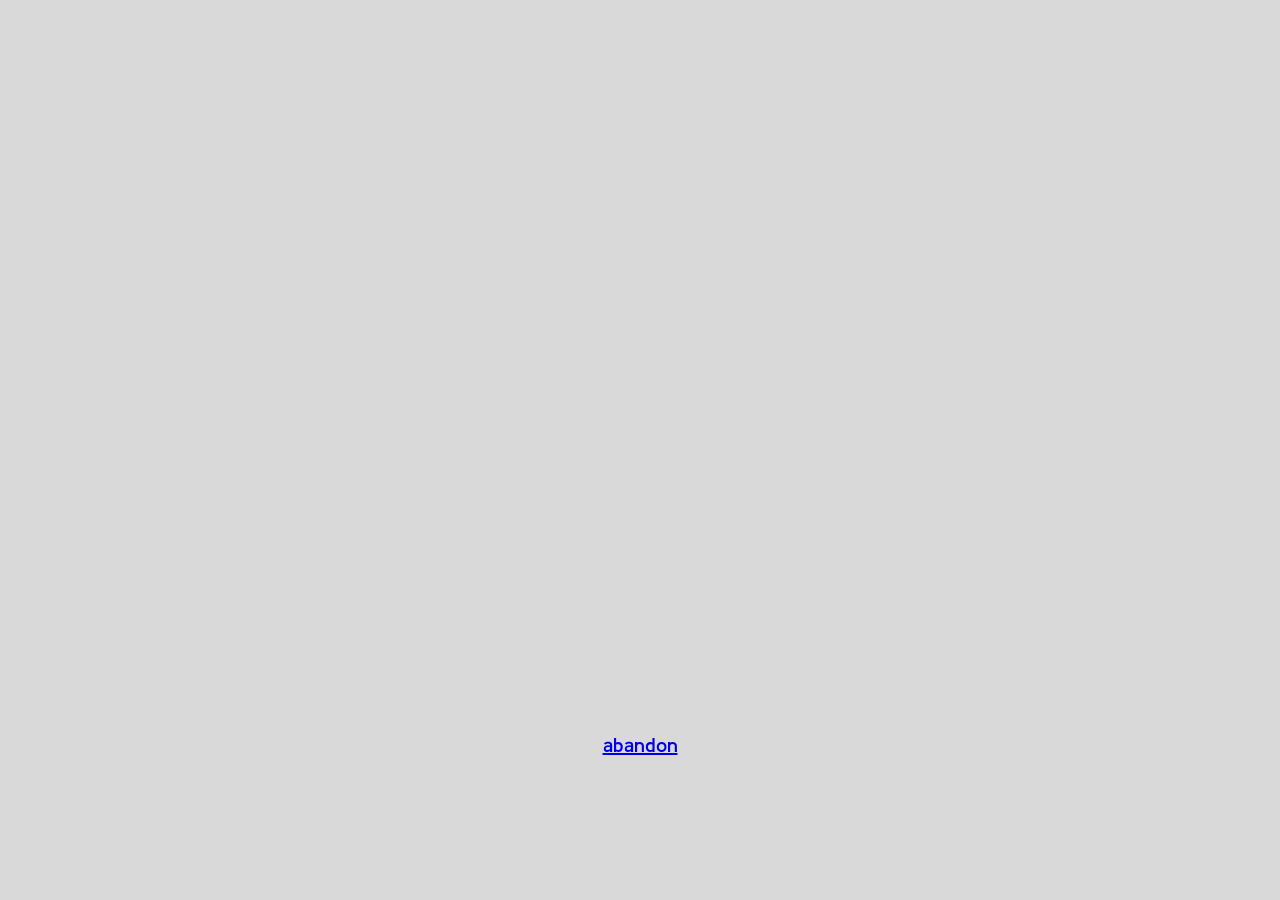
==== 1-fallenfruit.html @ a6024b95 "updated" ====
<!DOCTYPE html>
<html lang="en">

  <head>
    <meta charset="utf-8" />
    <meta name="viewport" content="width=device-width, initial-scale=1.0" />

    <title>"ON BEGINNINGS"</title>
    <meta name="description" content="Your description goes here">
    <meta name="author" content="Chetsuda Chalermwat">
    <link rel="stylesheet" type="text/css" href="./reset.css" />
    <link rel="stylesheet" type="text/css" href="./page1.css" />
    
<link href="https://fonts.googleapis.com/css2?family=Kulim+Park:ital,wght@0,200;0,300;0,400;0,600;0,700;1,200;1,300;1,400;1,600;1,700&display=swap" rel="stylesheet">
<link href="https://fonts.googleapis.com/css2?family=Spline+Sans:wght@300;400;500;600;700&display=swap" rel="stylesheet">

    <!-- Link to your favicon -->
    <link rel="shortcut icon" type="image/png" href="./favicon.png" />
    <!-- Link to your favicon -->

  </head>
  
<body>

    <div class="scroll-container">
    <div class="scroll-life">⬤ In life, the number of beginnings is exactly equal to the number of endings: no one has yet to begin a life who will not end it. ⬤
       </div>
    </div>

    <div class="scroll-container">
    <div class="scroll-poetry">
            ⬤ In poetry, the number of beginnings so far exceeds the number of endings ⬤ that we cannot even conceive of it. ⬤ Not every poem is finished—one poem is ⬤ abandoned, another ⬤ catches fire and is ⬤ carried away by the wind, ⬤ which may be an ending, but it is the ending of ⬤ a poem without an end.
      </div>
    </div>

    <div class="scroll-container">
    <div class="scroll-paul">
            ⬤ Paul Valéry, the French poet and thinker, once said that ⬤ no poem is ever ended, that every ⬤ poem is merely ⬤ abandoned. ⬤ This saying is also attributed to Stéphane Mallarmé, for where quotations ⬤ begin is in a cloud.
      </div>
    </div>

    <div class="scroll-container">
        <div class="scroll-paul--last">
            ⬤ Paul Valéry also described his perception of ⬤ first lines so vividly, and to my mind so accurately, ⬤ that i have never forgotten it: ⬤ the opening line of ⬤ a poem, he said, is like finding ⬤ a fruit on the ground, a piece of ⬤ fallen fruit you have never seen before, and the poet’s task is to ⬤ create the tree from which such ⬤ a fruit would fall.
          </div>
        </div>

    <div class="button-container">
      <div class="button"><a href="home.html">abandon</a></div>
    </div>

</body>

</html>
---- page1.css ----
html {
  margin: 0;
  background: #D9D9D9;
}

.scroll-container {
        border: 0px solid transparent;
        border-radius: 10px;
        overflow: hidden;
        height: 180px;
}

.scroll-life, .scroll-poetry, .scroll-paul, .scroll-paul--last {
    overflow: hidden;
    color: #404040;
    font-family: "Spline Sans";
    font-size: 80px;
    font-style: normal;
    font-weight: 700;
    line-height: normal;
    text-transform: uppercase;
    text-align: left;
  }

.scroll-poetry, .scroll-paul--last { 
    text-align: right;
}
  
.scroll-life, .scroll-poetry, .scroll-paul, .scroll-paul--last {
 /* animation properties */
 -moz-transform: translateY(100%);
 -webkit-transform: translateY(100%);
 transform: translateY(100%);
 
 -moz-animation: my-animation 10s linear infinite;
 -webkit-animation: my-animation 10s linear infinite;
 animation: my-animation 10s linear infinite;
  }
  
  /* for Firefox */
  @-moz-keyframes my-animation {
    from { -moz-transform: translateY(100%); }
    to { -moz-transform: translateY(-100%); }
  }
  
  /* for Chrome */
  @-webkit-keyframes my-animation {
    from { -webkit-transform: translateY(100%); }
    to { -webkit-transform: translateY(-100%); }
  }
  
  @keyframes my-animation {
    from {
      -moz-transform: translateY(100%);
      -webkit-transform: translateY(100%);
      transform: translateY(100%);
    }
    to {
      -moz-transform: translateY(-100%);
      -webkit-transform: translateY(-100%);
      transform: translateY(-100%);
    }
  }

  .button-container {
    width: 100%;
    height: 50px;
    padding-top: 10px;
  }

  .button {
    font-family: 'Kulim Park', sans-serif;
    font-size: 20px;
    font-style: normal;
    font-weight: 600;
    line-height: 30px;
    display: grid;
    text-align: center;
  }
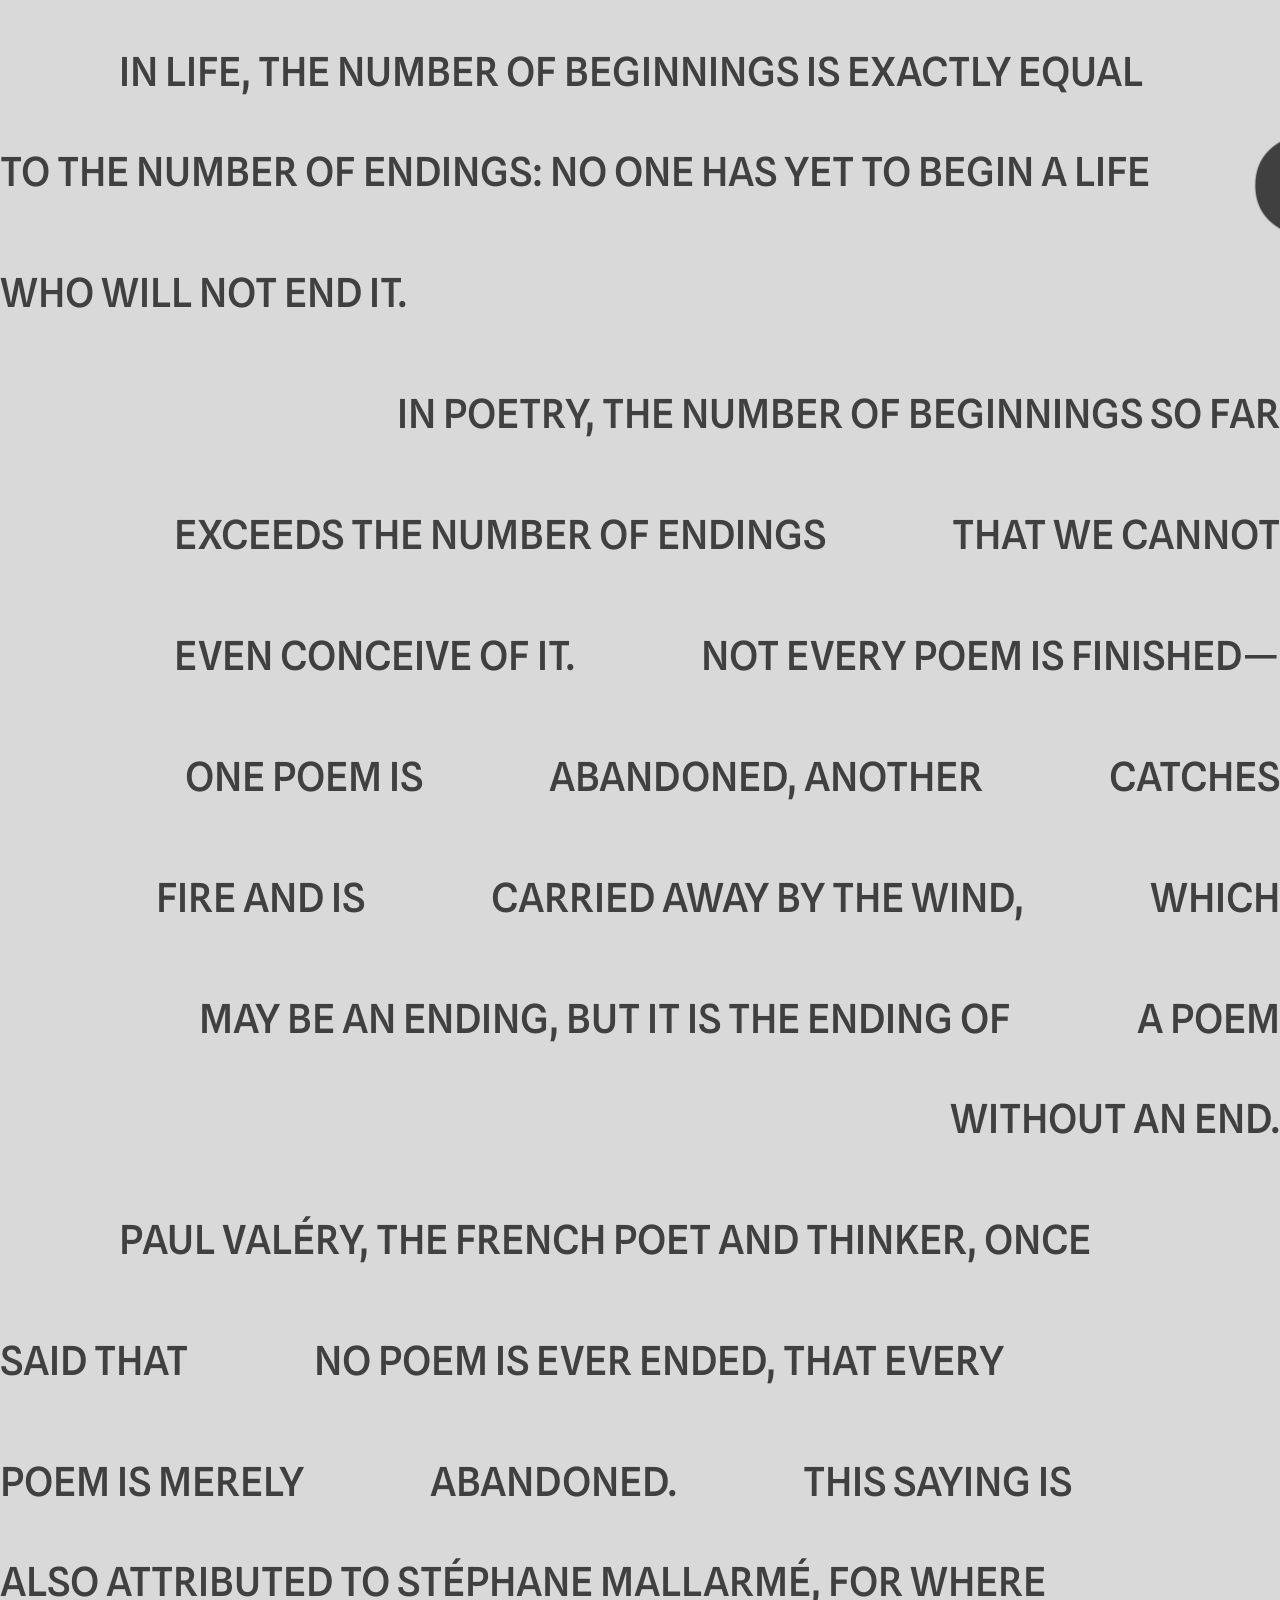
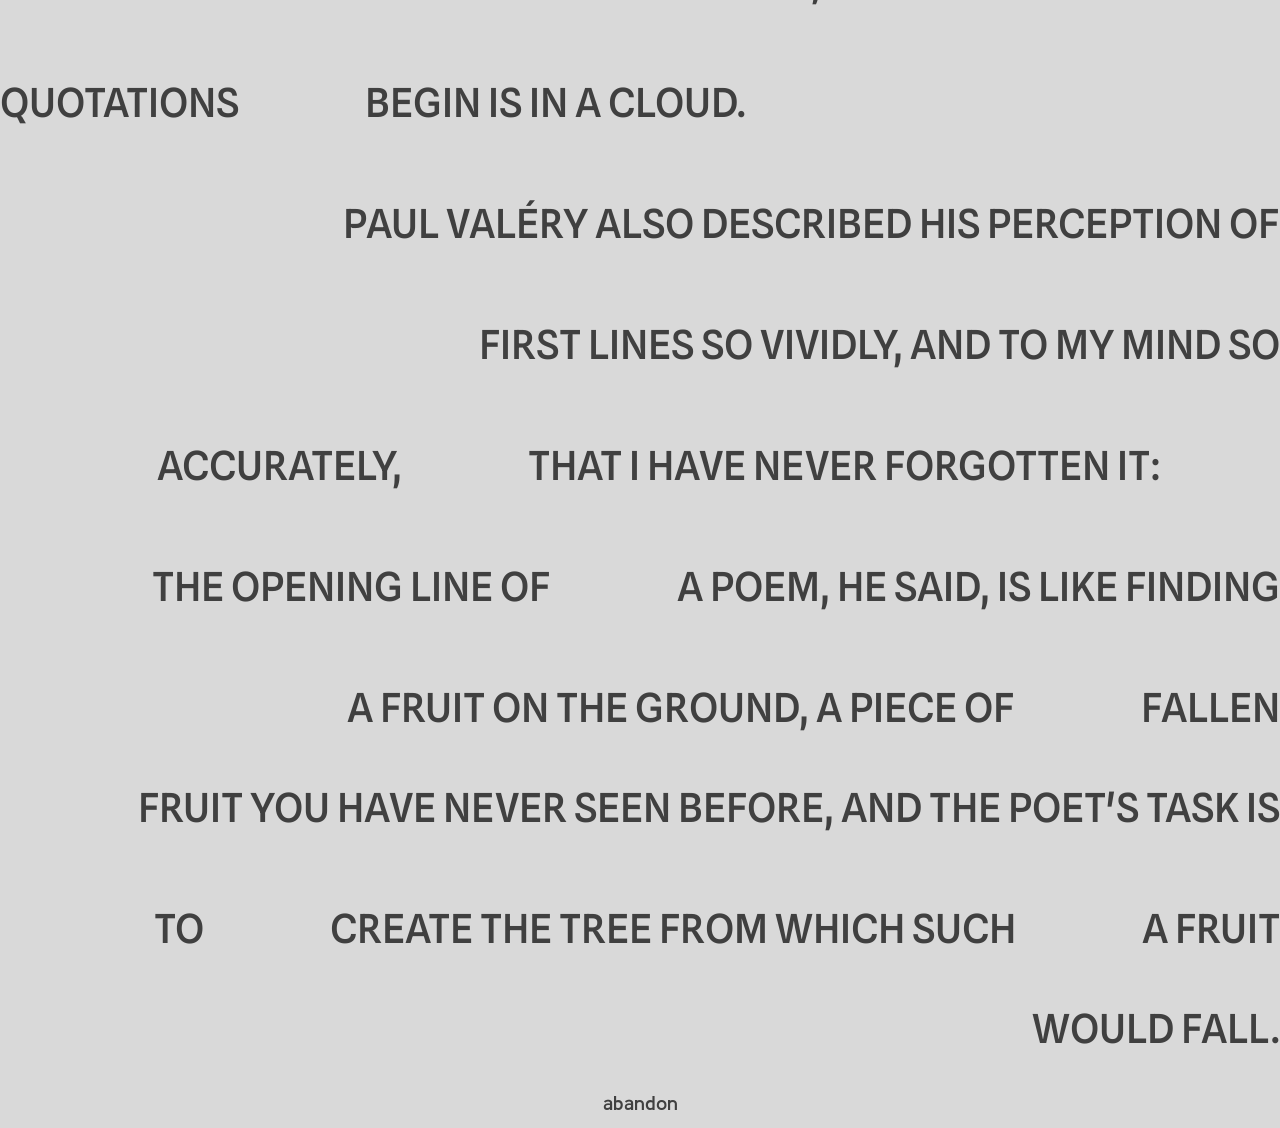
==== commit 291c7304: "-" ====
--- a/1-fallenfruit.html
+++ b/1-fallenfruit.html
@@ -22,26 +22,45 @@
   
 <body>
 
-    <div class="scroll-container">
-    <div class="scroll-life">⬤ In life, the number of beginnings is exactly equal to the number of endings: no one has yet to begin a life who will not end it. ⬤
+  <marquee class="fruit" 
+  direction="down"
+  width="1480"
+  height="800"
+  behavior="alternate"
+  style="border:solid transparent;">
+  <marquee behavior="alternate">⬤</marquee>
+</marquee>
+
+<div class="ontainer">
+
+    <div class="content-container">
+    <div class="content-life"><span class="hover">⬤</span> In life, the number of beginnings is exactly equal to the number of endings: no one has yet to begin a life who will not end it. <span class="hover">⬤</span>
        </div>
     </div>
 
-    <div class="scroll-container">
-    <div class="scroll-poetry">
-            ⬤ In poetry, the number of beginnings so far exceeds the number of endings ⬤ that we cannot even conceive of it. ⬤ Not every poem is finished—one poem is ⬤ abandoned, another ⬤ catches fire and is ⬤ carried away by the wind, ⬤ which may be an ending, but it is the ending of ⬤ a poem without an end.
+    <div class="content-container">
+    <div class="content-poetry">
+      <span class="hover">⬤</span>  In poetry, the number of beginnings so far exceeds the number of endings <span class="hover">⬤</span>  
+      that we cannot even conceive of it. <span class="hover">⬤</span>  Not every poem is finished—one poem is <span class="hover">⬤</span> abandoned, 
+      another <span class="hover">⬤</span> catches fire and is <span class="hover">⬤</span> carried away by the wind, <span class="hover">⬤</span> which may be an ending, 
+      but it is the ending of <span class="hover">⬤</span> a poem without an end.
       </div>
     </div>
 
-    <div class="scroll-container">
-    <div class="scroll-paul">
-            ⬤ Paul Valéry, the French poet and thinker, once said that ⬤ no poem is ever ended, that every ⬤ poem is merely ⬤ abandoned. ⬤ This saying is also attributed to Stéphane Mallarmé, for where quotations ⬤ begin is in a cloud.
+    <div class="content-container">
+    <div class="content-paul">
+      <span class="hover">⬤</span> Paul Valéry, the French poet and thinker, 
+      once said that <span class="hover">⬤</span> no poem is ever ended, that every <span class="hover">⬤</span> poem is merely <span class="hover">⬤</span> abandoned. 
+      <span class="hover">⬤</span>  This saying is also attributed to Stéphane Mallarmé, for where quotations <span class="hover">⬤</span>  begin is in a cloud.
       </div>
     </div>
 
-    <div class="scroll-container">
-        <div class="scroll-paul--last">
-            ⬤ Paul Valéry also described his perception of ⬤ first lines so vividly, and to my mind so accurately, ⬤ that i have never forgotten it: ⬤ the opening line of ⬤ a poem, he said, is like finding ⬤ a fruit on the ground, a piece of ⬤ fallen fruit you have never seen before, and the poet’s task is to ⬤ create the tree from which such ⬤ a fruit would fall.
+    <div class="content-container">
+        <div class="content-paul--last">
+          <span class="hover">⬤</span> Paul Valéry also described his perception of <span class="hover">⬤</span> first lines so vividly, and to my mind so accurately, 
+          <span class="hover">⬤</span> that i have never forgotten it: <span class="hover">⬤</span> the opening line of <span class="hover">⬤</span> a poem, 
+          he said, is like finding <span class="hover">⬤</span> a fruit on the ground, a piece of <span class="hover">⬤</span> fallen fruit you have never seen before, 
+          and the poet's task is to <span class="hover">⬤</span> create the tree from which such <span class="hover">⬤</span> a fruit would fall.
           </div>
         </div>
 
@@ -49,6 +68,8 @@
       <div class="button"><a href="home.html">abandon</a></div>
     </div>
 
+  </div>
+
 </body>
 
 </html>
--- a/page1.css
+++ b/page1.css
@@ -1,66 +1,50 @@
 html {
   margin: 0;
-  background: #D9D9D9;
+  background: #D9D9D9; 
 }
 
-.scroll-container {
-        border: 0px solid transparent;
-        border-radius: 10px;
-        overflow: hidden;
-        height: 180px;
+marquee {
+  position: fixed;
+  object-fit: cover;
+  z-index: -12;
+  font-size: 100px;
+  color: #404040;
 }
 
-.scroll-life, .scroll-poetry, .scroll-paul, .scroll-paul--last {
+.container {
+  justify-items:center;
+  flex-wrap: wrap;
+  display: flex; 
+  width: 50vw; 
+  align-items: center;
+  padding: 10px;
+}
+
+.content-container {
+    display: inline;
+    align-items: center;
+}
+
+.content-life, .content-poetry, .content-paul, .content-paul--last {
     overflow: hidden;
     color: #404040;
     font-family: "Spline Sans";
-    font-size: 80px;
+    font-size: 40px;
     font-style: normal;
-    font-weight: 700;
-    line-height: normal;
+    font-weight: 500;
+    line-height: 100px;
     text-transform: uppercase;
     text-align: left;
   }
 
-.scroll-poetry, .scroll-paul--last { 
+.content-poetry, .content-paul--last { 
     text-align: right;
+    padding-left: 10vw;
 }
-  
-.scroll-life, .scroll-poetry, .scroll-paul, .scroll-paul--last {
- /* animation properties */
- -moz-transform: translateY(100%);
- -webkit-transform: translateY(100%);
- transform: translateY(100%);
- 
- -moz-animation: my-animation 10s linear infinite;
- -webkit-animation: my-animation 10s linear infinite;
- animation: my-animation 10s linear infinite;
-  }
-  
-  /* for Firefox */
-  @-moz-keyframes my-animation {
-    from { -moz-transform: translateY(100%); }
-    to { -moz-transform: translateY(-100%); }
-  }
-  
-  /* for Chrome */
-  @-webkit-keyframes my-animation {
-    from { -webkit-transform: translateY(100%); }
-    to { -webkit-transform: translateY(-100%); }
-  }
-  
-  @keyframes my-animation {
-    from {
-      -moz-transform: translateY(100%);
-      -webkit-transform: translateY(100%);
-      transform: translateY(100%);
-    }
-    to {
-      -moz-transform: translateY(-100%);
-      -webkit-transform: translateY(-100%);
-      transform: translateY(-100%);
-    }
-  }
+
+.content-life, .content-paul {
+    padding-right: 10vw;
+}
 
   .button-container {
     width: 100%;
@@ -76,4 +60,29 @@
     line-height: 30px;
     display: grid;
     text-align: center;
+  }
+
+  a {
+    color:#404040;
+    text-decoration: none;
+  }
+  
+  a:visited {color:#404040; text-decoration: none;}
+  
+  
+  a:hover {
+    text-decoration: underline 3px solid #404040;
+    
+  }
+
+  span {
+    font-size: 100px;
+  }
+
+  .hover {
+    color: transparent;
+  }
+
+  .hover:hover {
+    color: #404040;
   }
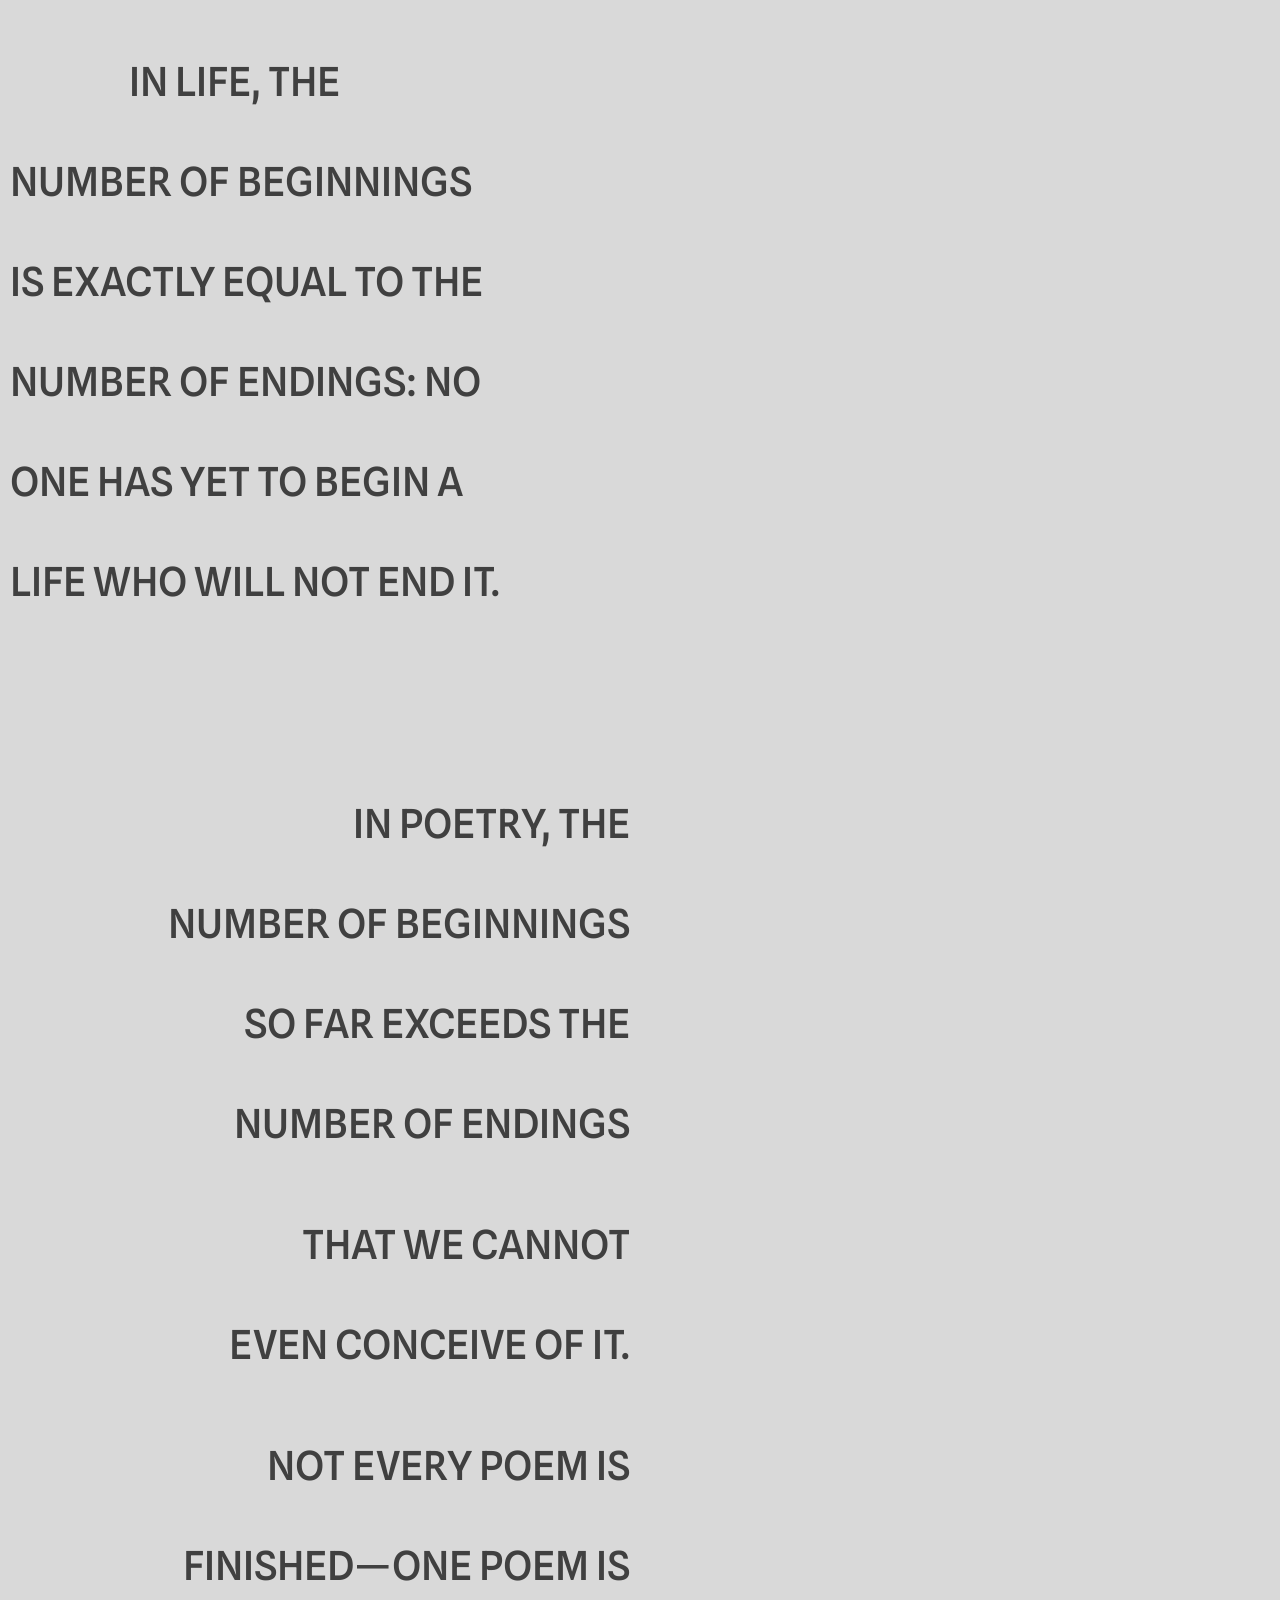
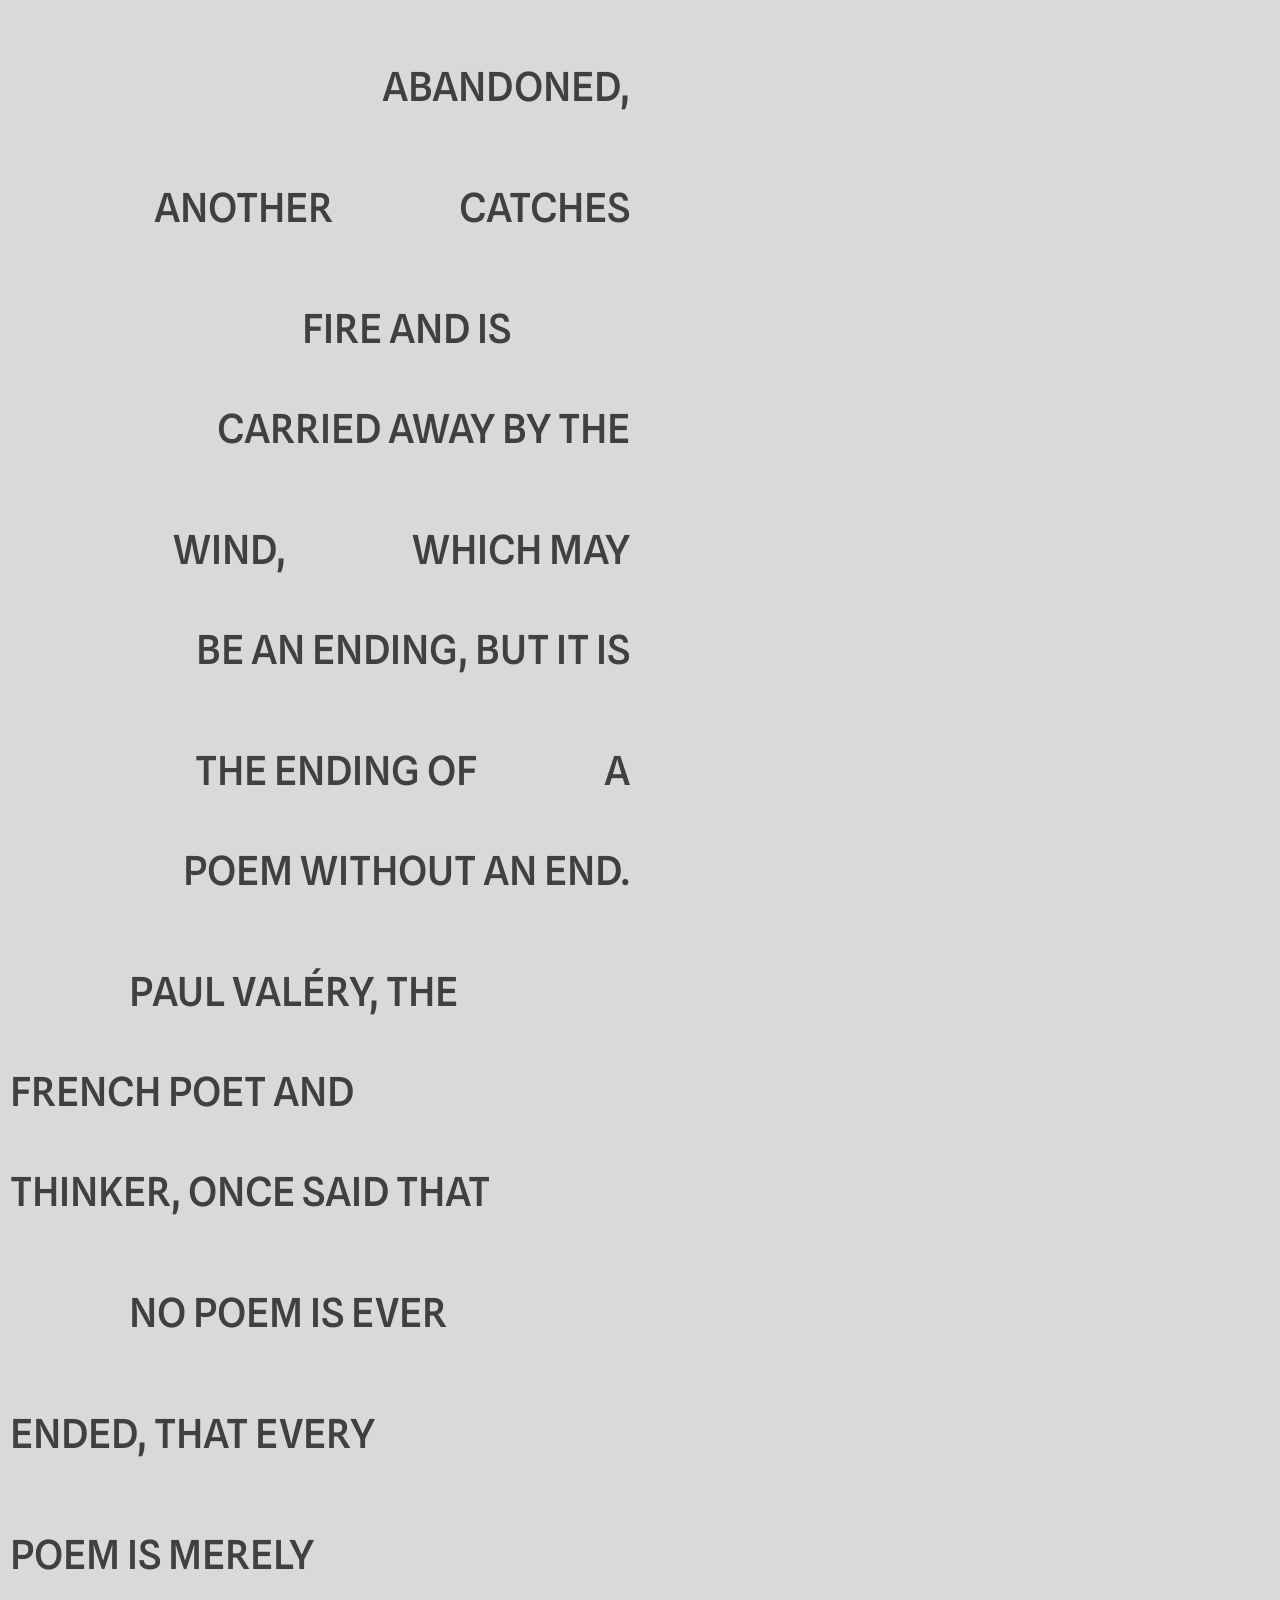
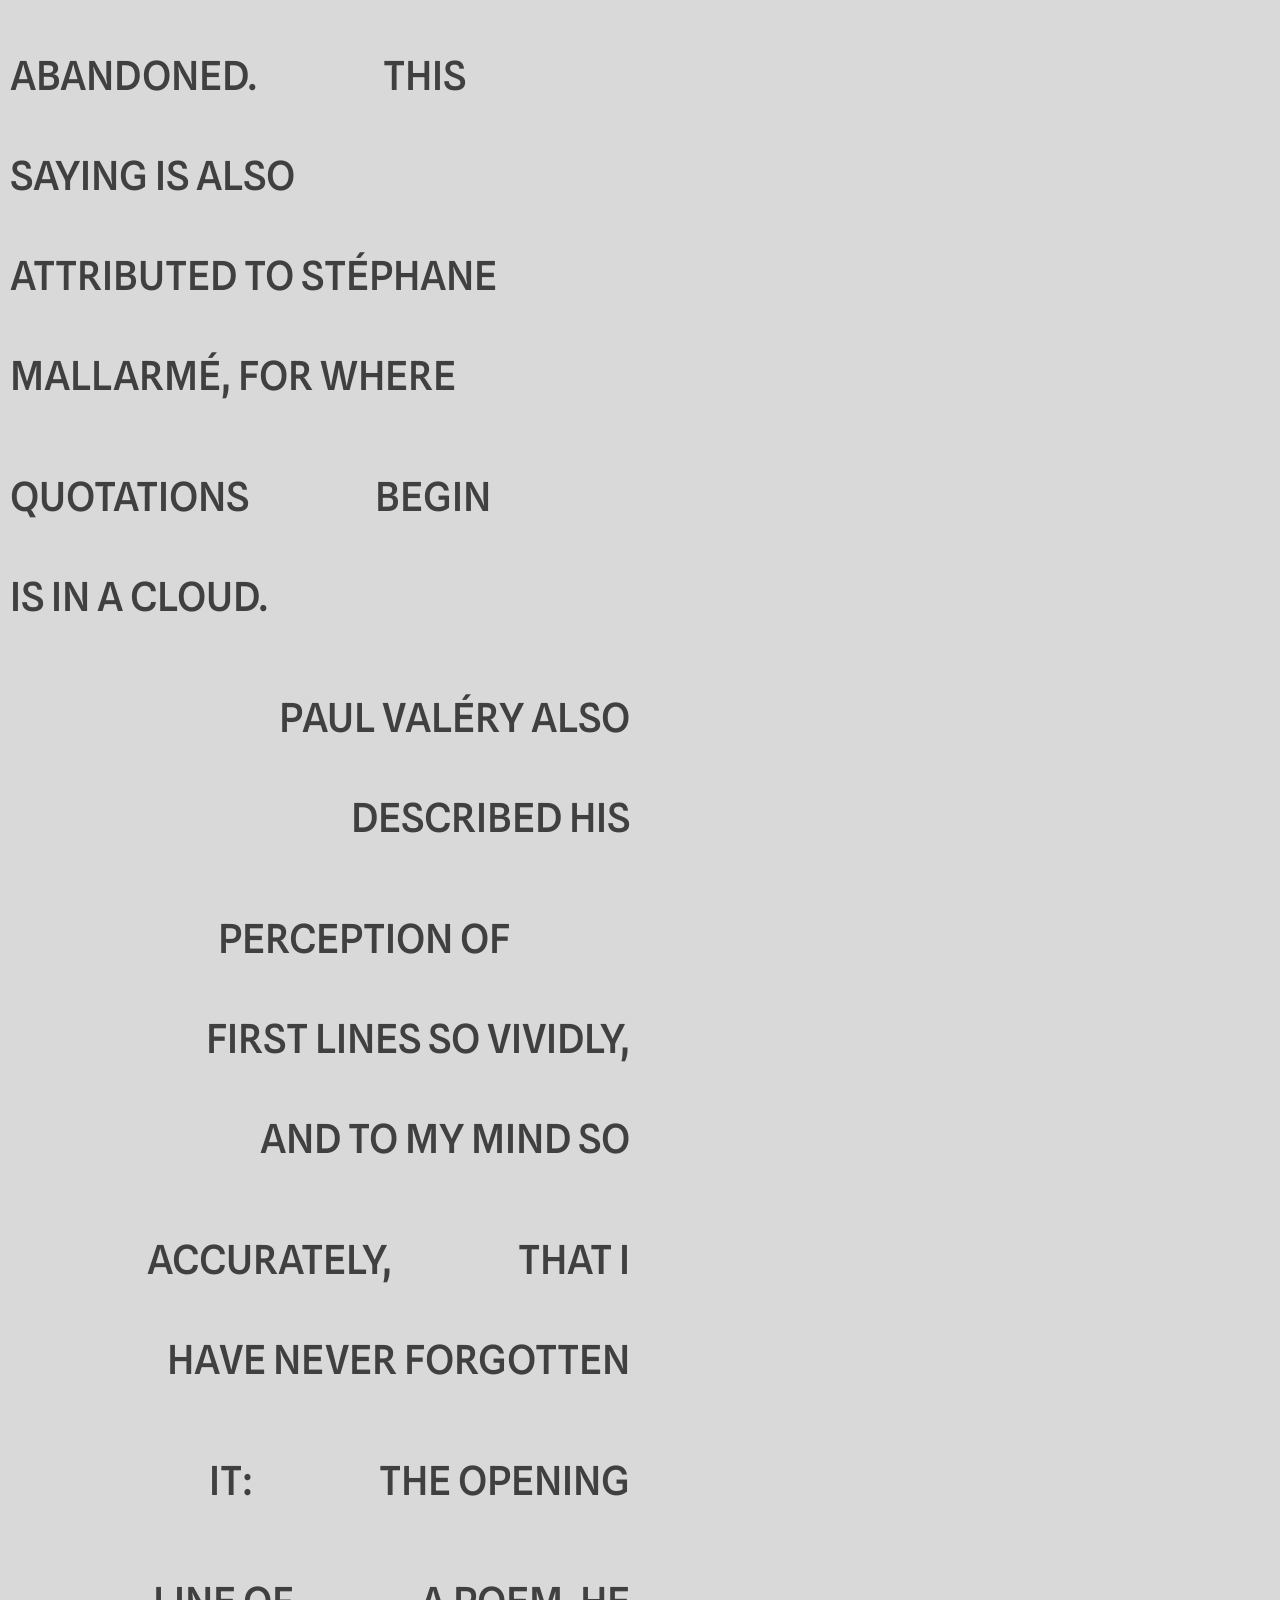
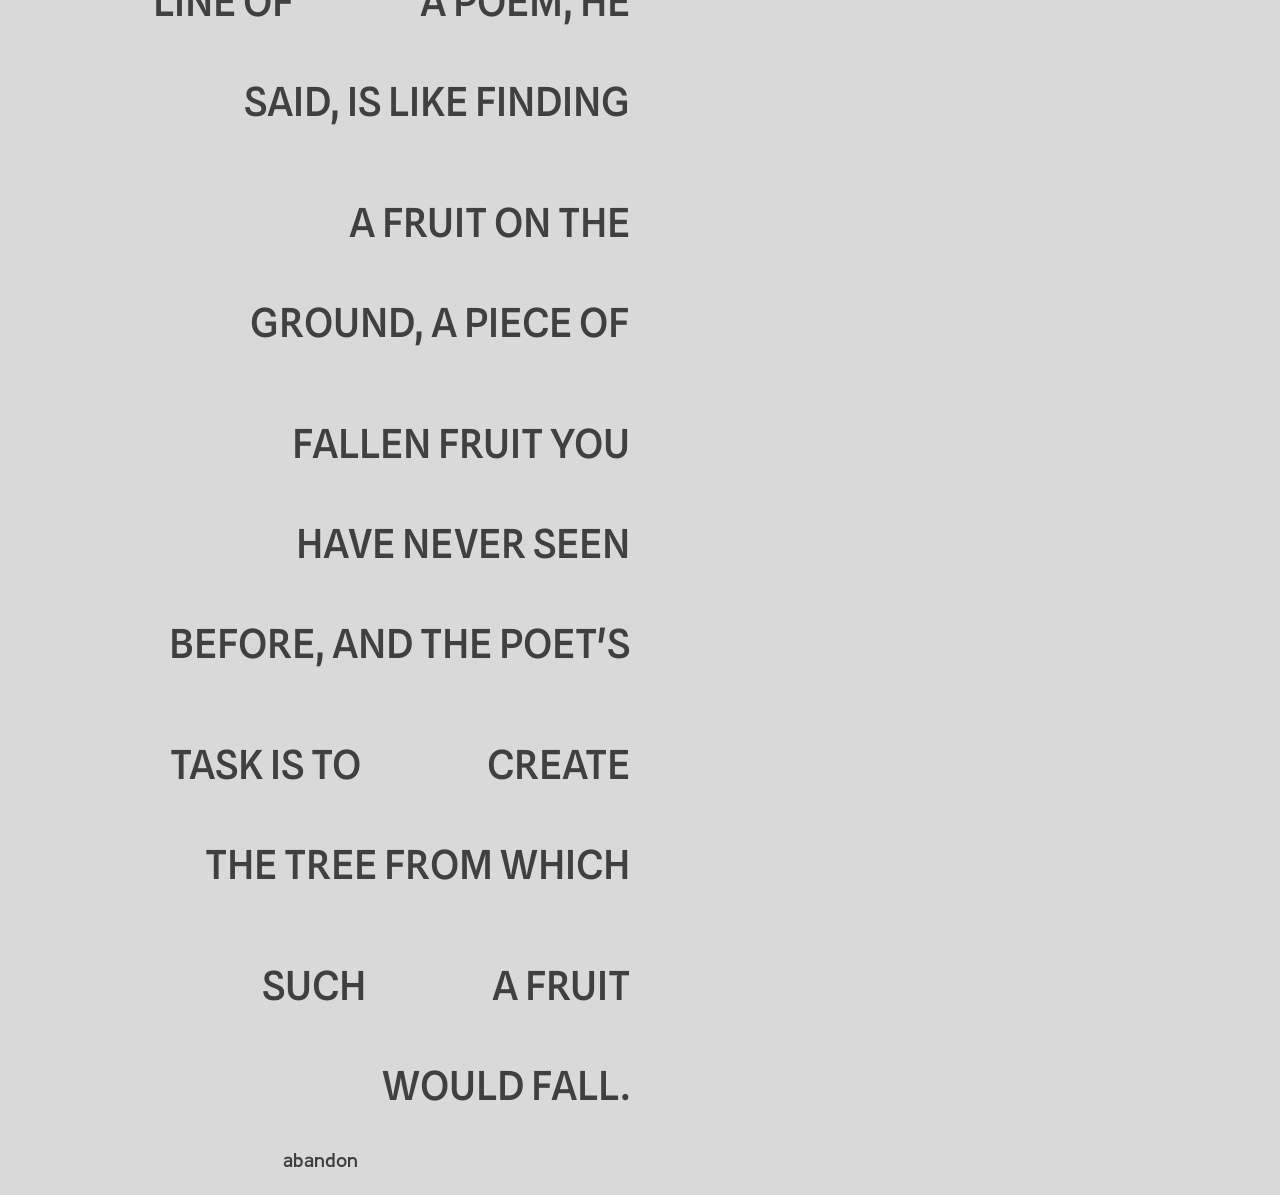
==== commit 345f577a: "-" ====
--- a/1-fallenfruit.html
+++ b/1-fallenfruit.html
@@ -22,16 +22,7 @@
   
 <body>
 
-  <marquee class="fruit" 
-  direction="down"
-  width="1480"
-  height="800"
-  behavior="alternate"
-  style="border:solid transparent;">
-  <marquee behavior="alternate">⬤</marquee>
-</marquee>
-
-<div class="ontainer">
+<div class="container">
 
     <div class="content-container">
     <div class="content-life"><span class="hover">⬤</span> In life, the number of beginnings is exactly equal to the number of endings: no one has yet to begin a life who will not end it. <span class="hover">⬤</span>
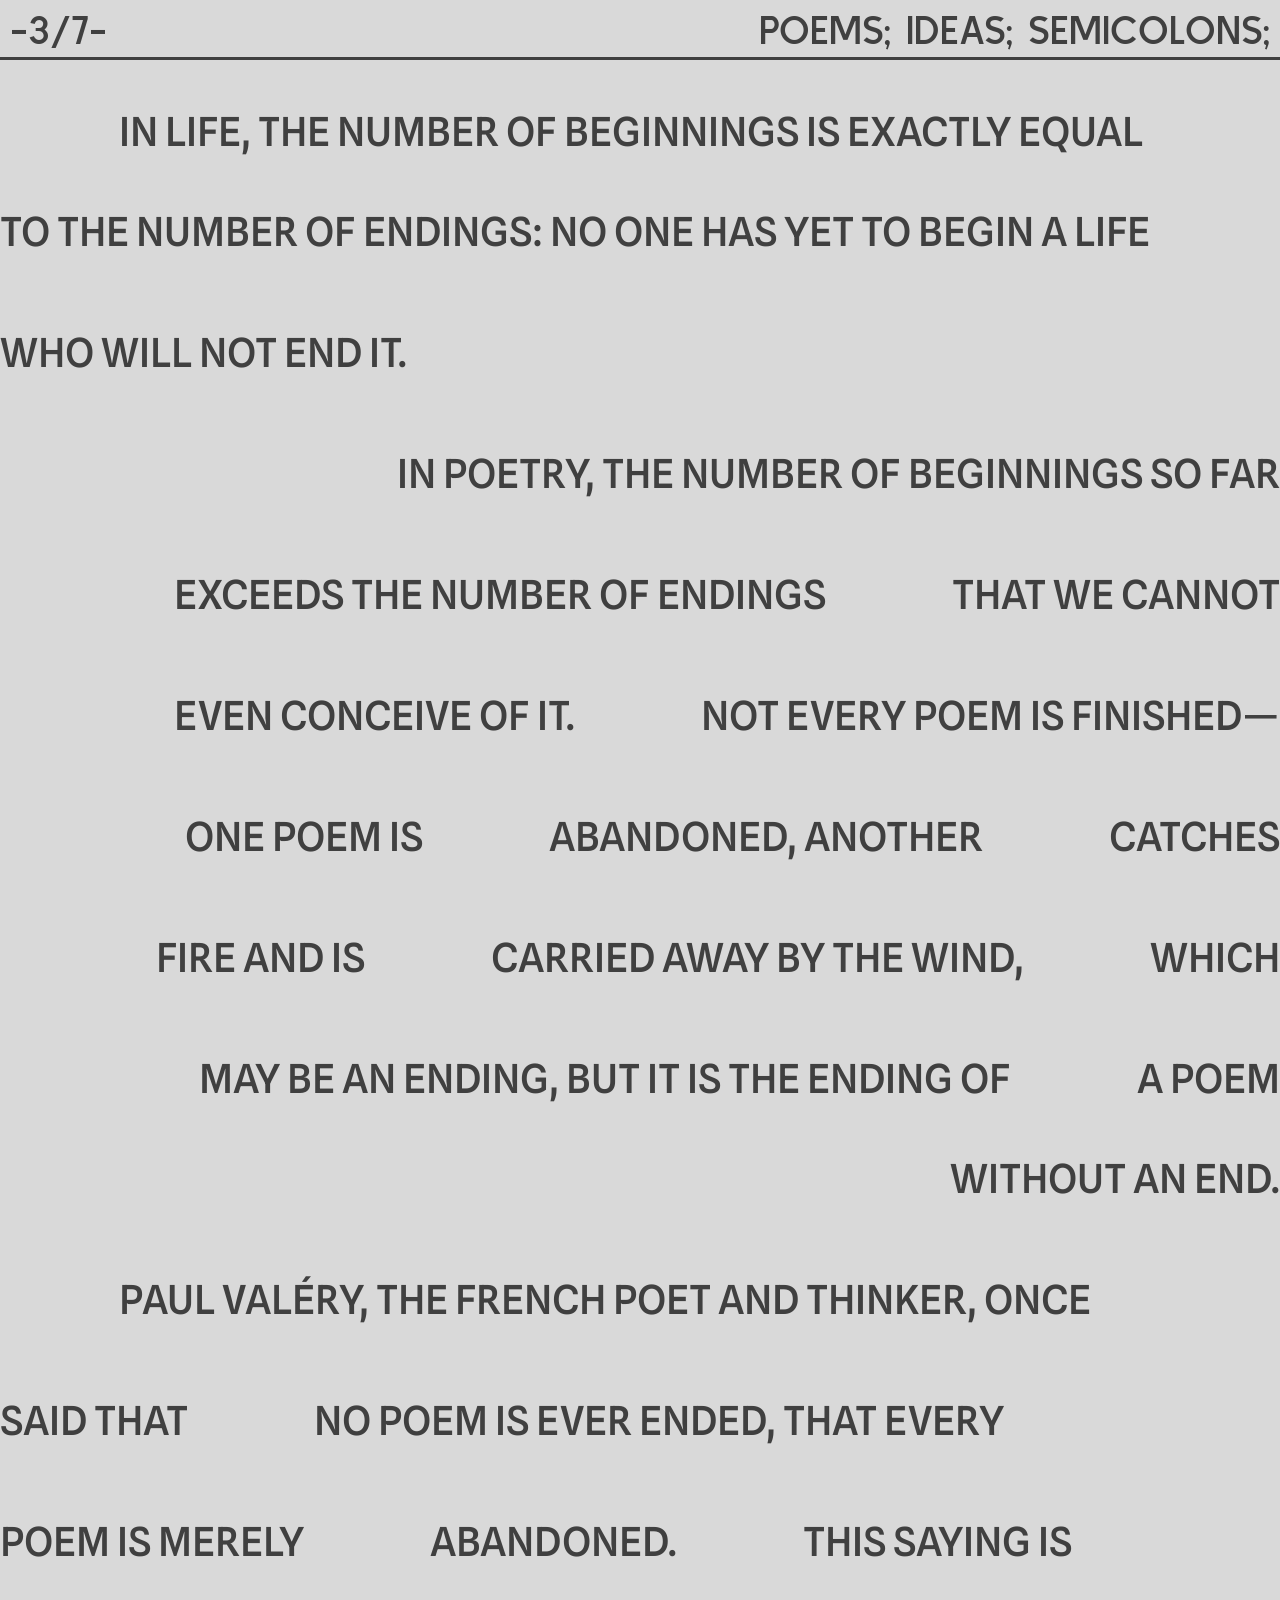
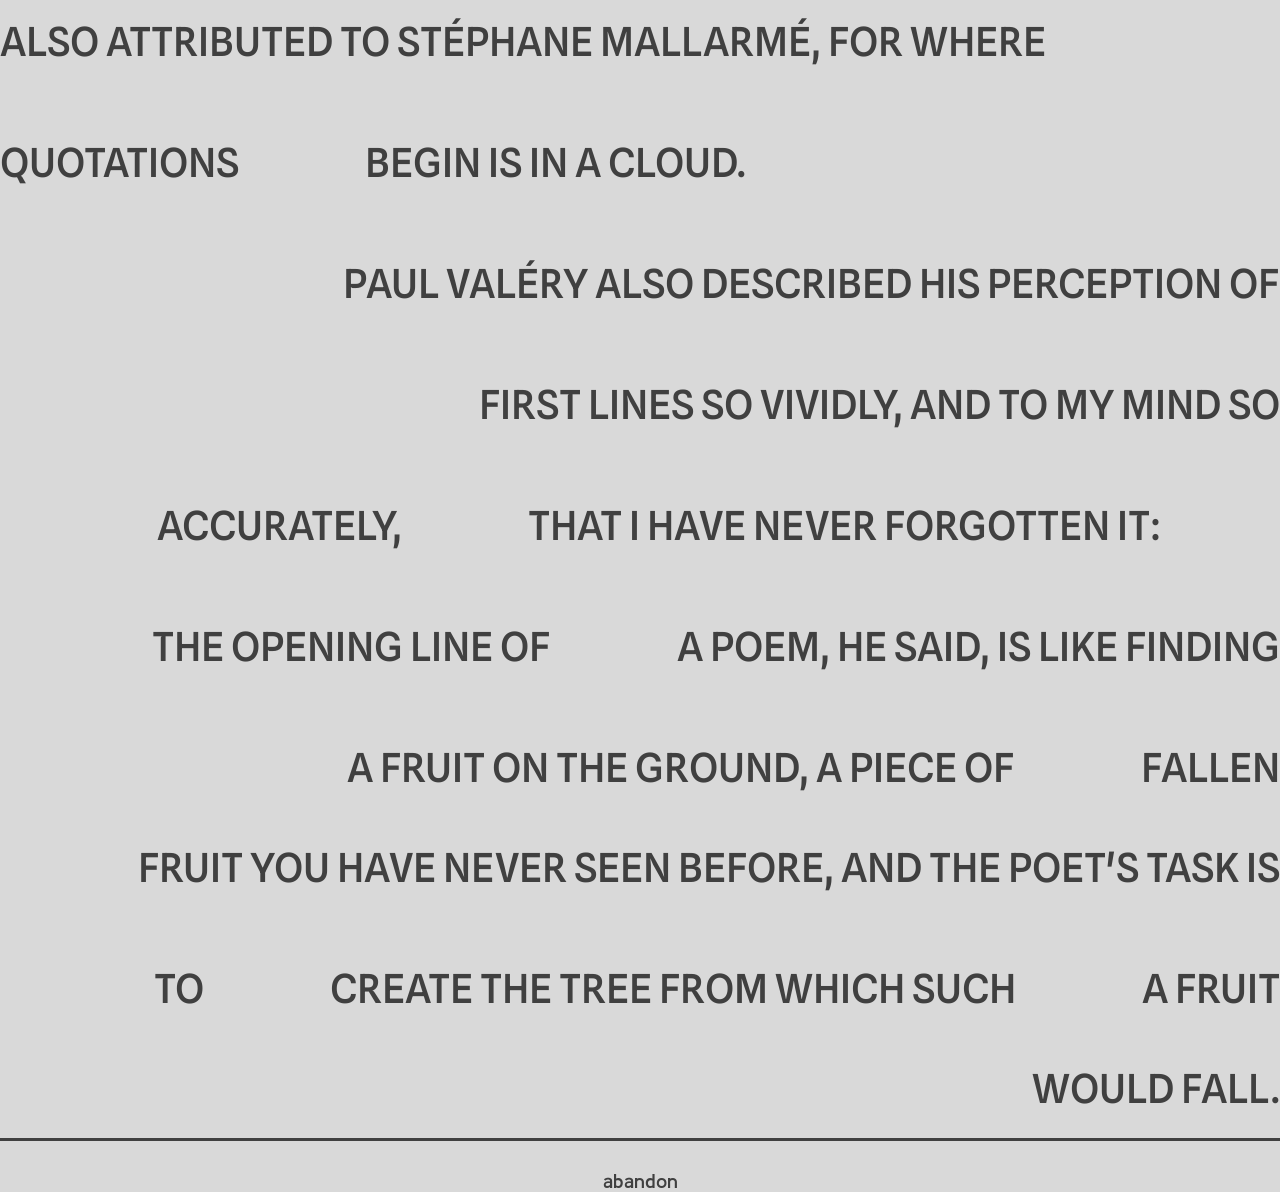
==== commit f272e4f9: "-" ====
--- a/1-fallenfruit.html
+++ b/1-fallenfruit.html
@@ -21,6 +21,13 @@
   </head>
   
 <body>
+
+  <div class="title-container">
+    <div class="title"> 
+        <div>-3/7-</div>
+        <div>poems; ideas; semicolons;</div>
+    </div>
+    </div>
 
 <div class="container">
 
--- a/page1.css
+++ b/page1.css
@@ -3,21 +3,8 @@
   background: #D9D9D9; 
 }
 
-marquee {
-  position: fixed;
-  object-fit: cover;
-  z-index: -12;
-  font-size: 100px;
-  color: #404040;
-}
-
 .container {
-  justify-items:center;
-  flex-wrap: wrap;
-  display: flex; 
-  width: 50vw; 
-  align-items: center;
-  padding: 10px;
+  position: relative;
 }
 
 .content-container {
@@ -50,6 +37,7 @@
     width: 100%;
     height: 50px;
     padding-top: 10px;
+    border-top: 3px solid #404040;
   }
 
   .button {
@@ -57,9 +45,10 @@
     font-size: 20px;
     font-style: normal;
     font-weight: 600;
-    line-height: 30px;
+    line-height: 20px;
     display: grid;
     text-align: center;
+    padding-top: 20px;
   }
 
   a {
@@ -81,8 +70,35 @@
 
   .hover {
     color: transparent;
+    animation: ease-in-out;
+    transition: 8s;
   }
 
   .hover:hover {
     color: #404040;
-  }+    padding: 10px;
+    transition: 2s;
+  }
+
+  .title-container {
+    width: 100%;
+    height: 60px;
+    display: block;
+    border-bottom: 3px solid #404040;
+  }
+
+  .title {
+    font-family: 'Kulim Park', sans-serif;
+    font-size: 40px;
+    font-style: normal;
+    font-weight: 600;
+    line-height: 40px;
+    display: flex;
+    justify-content:space-between;
+    text-align: center;
+    padding-top: 10px;
+    padding-left: 10px;
+    padding-right: 10px;
+    text-transform:uppercase;
+    color:#404040;
+  }
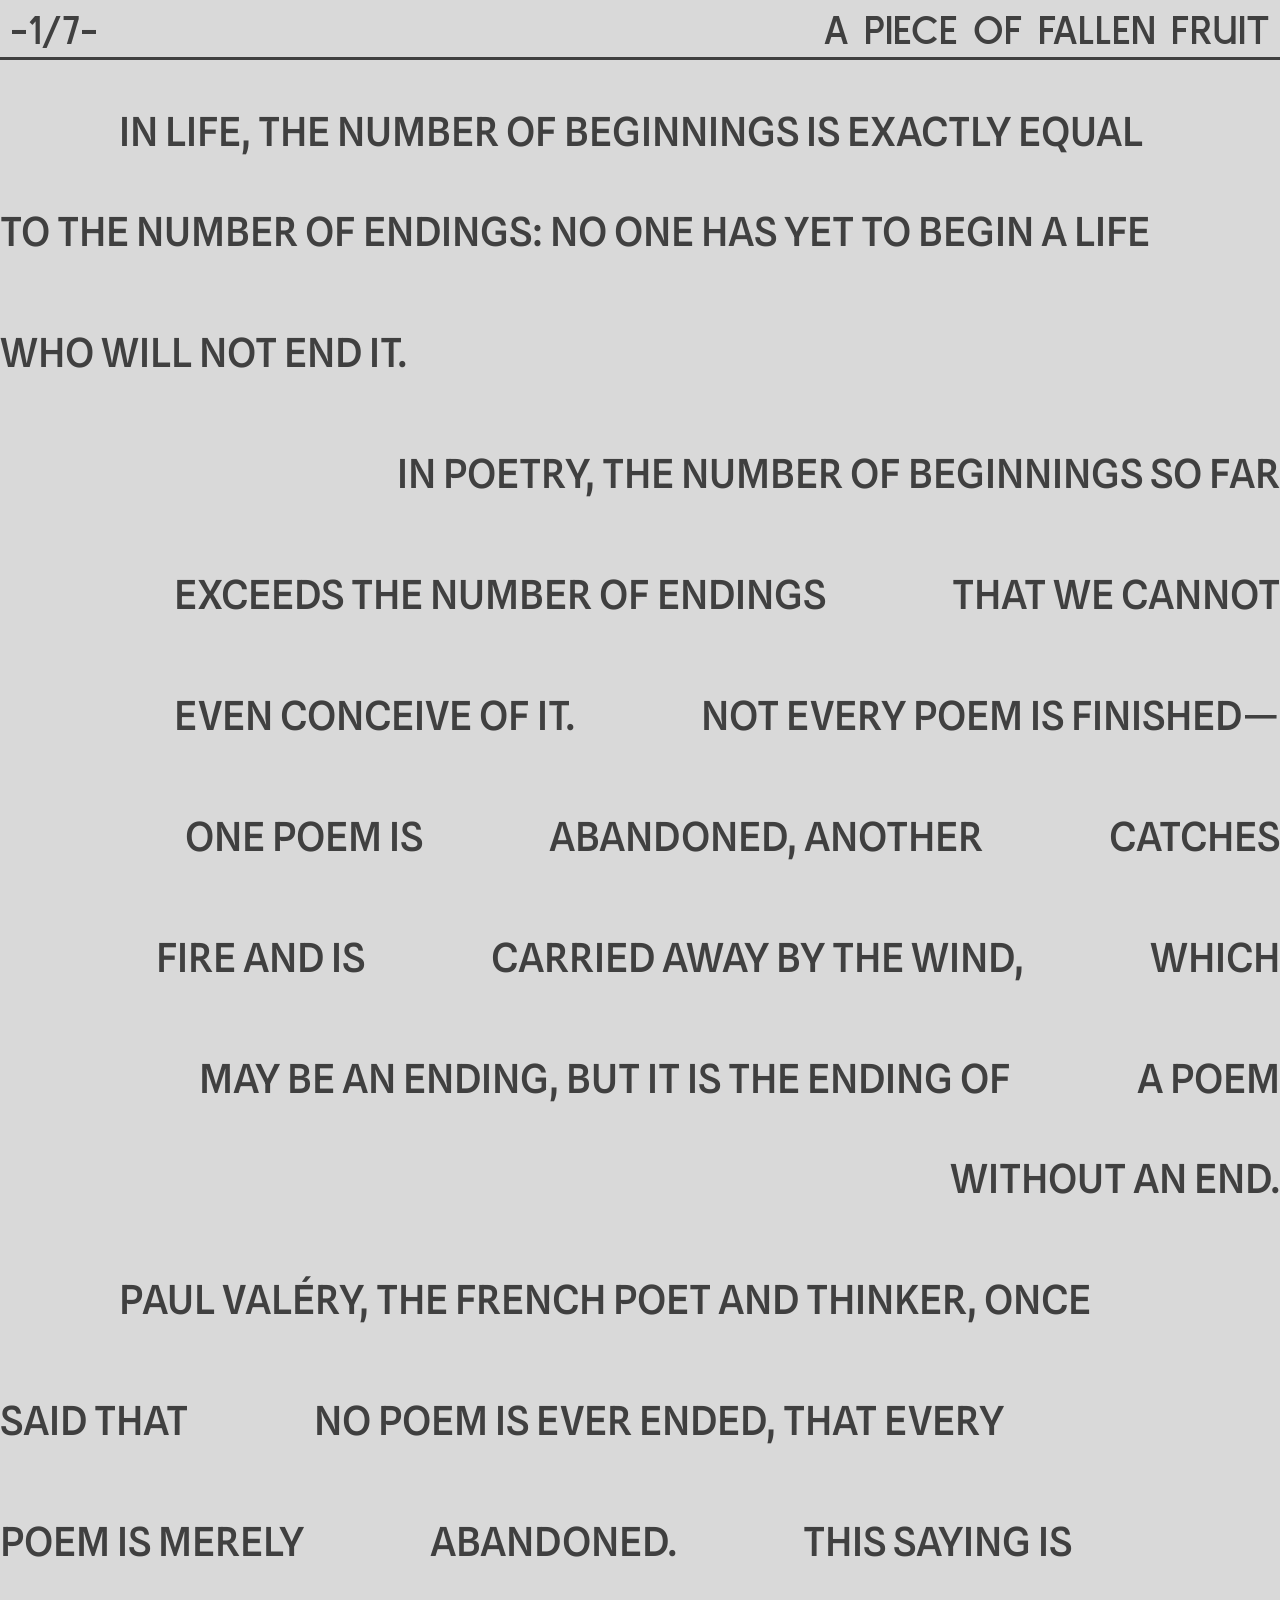
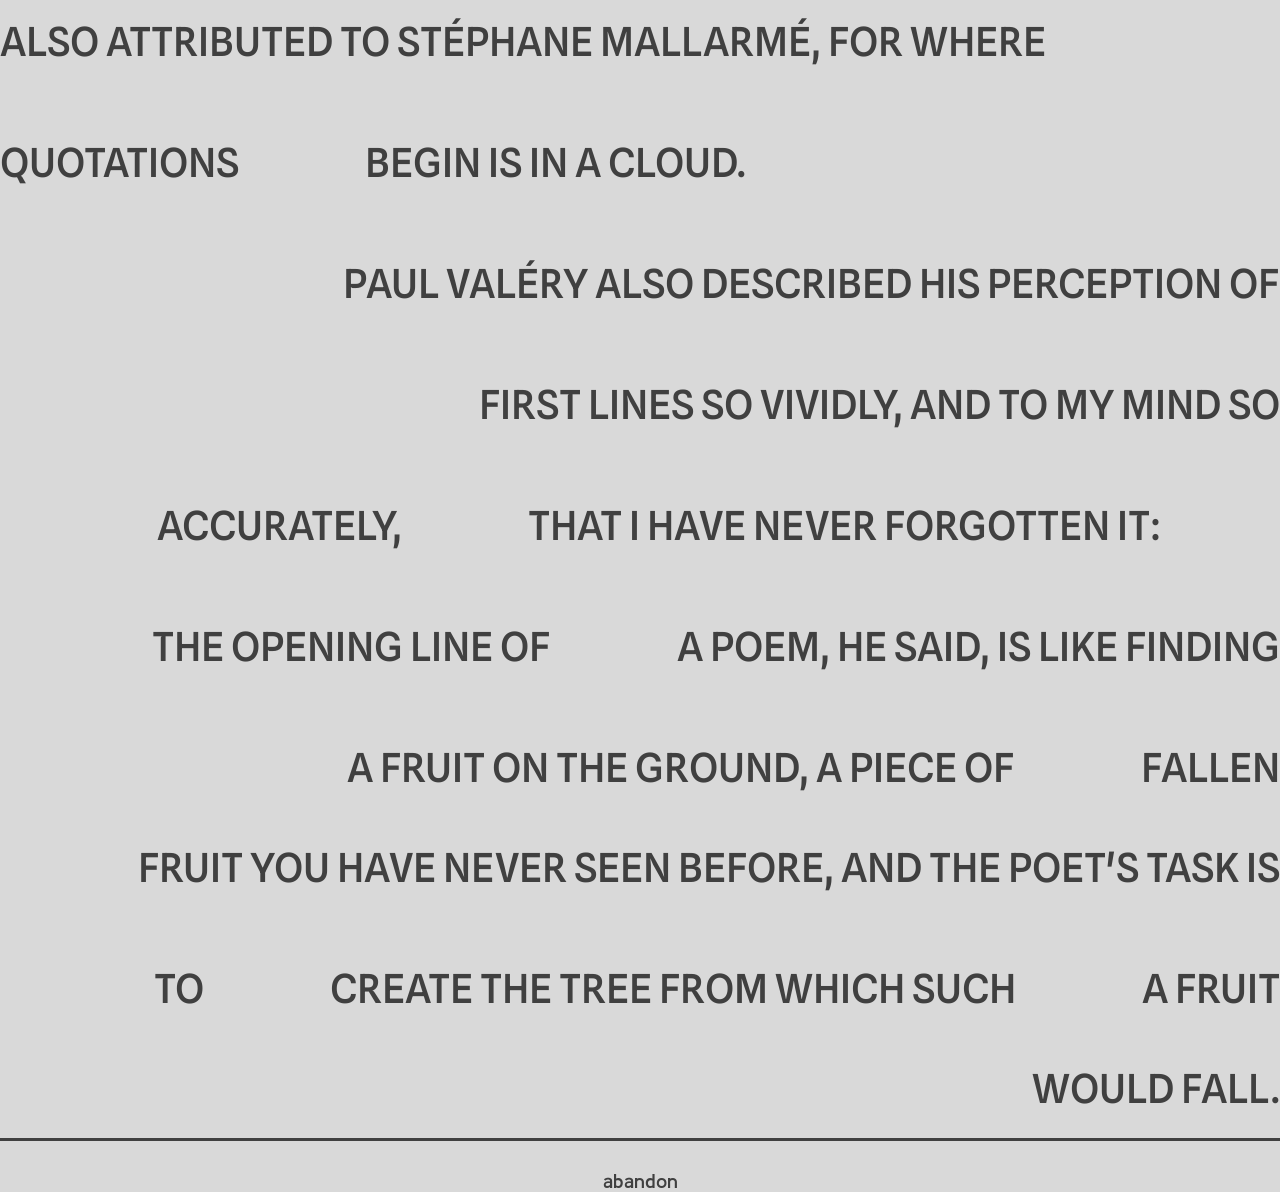
==== commit 128b8f2d: "-" ====
--- a/1-fallenfruit.html
+++ b/1-fallenfruit.html
@@ -24,8 +24,8 @@
 
   <div class="title-container">
     <div class="title"> 
-        <div>-3/7-</div>
-        <div>poems; ideas; semicolons;</div>
+        <div>-1/7-</div>
+        <div>a piece of fallen fruit</div>
     </div>
     </div>
 
--- a/page1.css
+++ b/page1.css
@@ -1,6 +1,10 @@
 html {
   margin: 0;
   background: #D9D9D9; 
+}
+
+body {
+  margin: 0;
 }
 
 .container {
@@ -83,7 +87,7 @@
   .title-container {
     width: 100%;
     height: 60px;
-    display: block;
+    display: block; 
     border-bottom: 3px solid #404040;
   }
 
